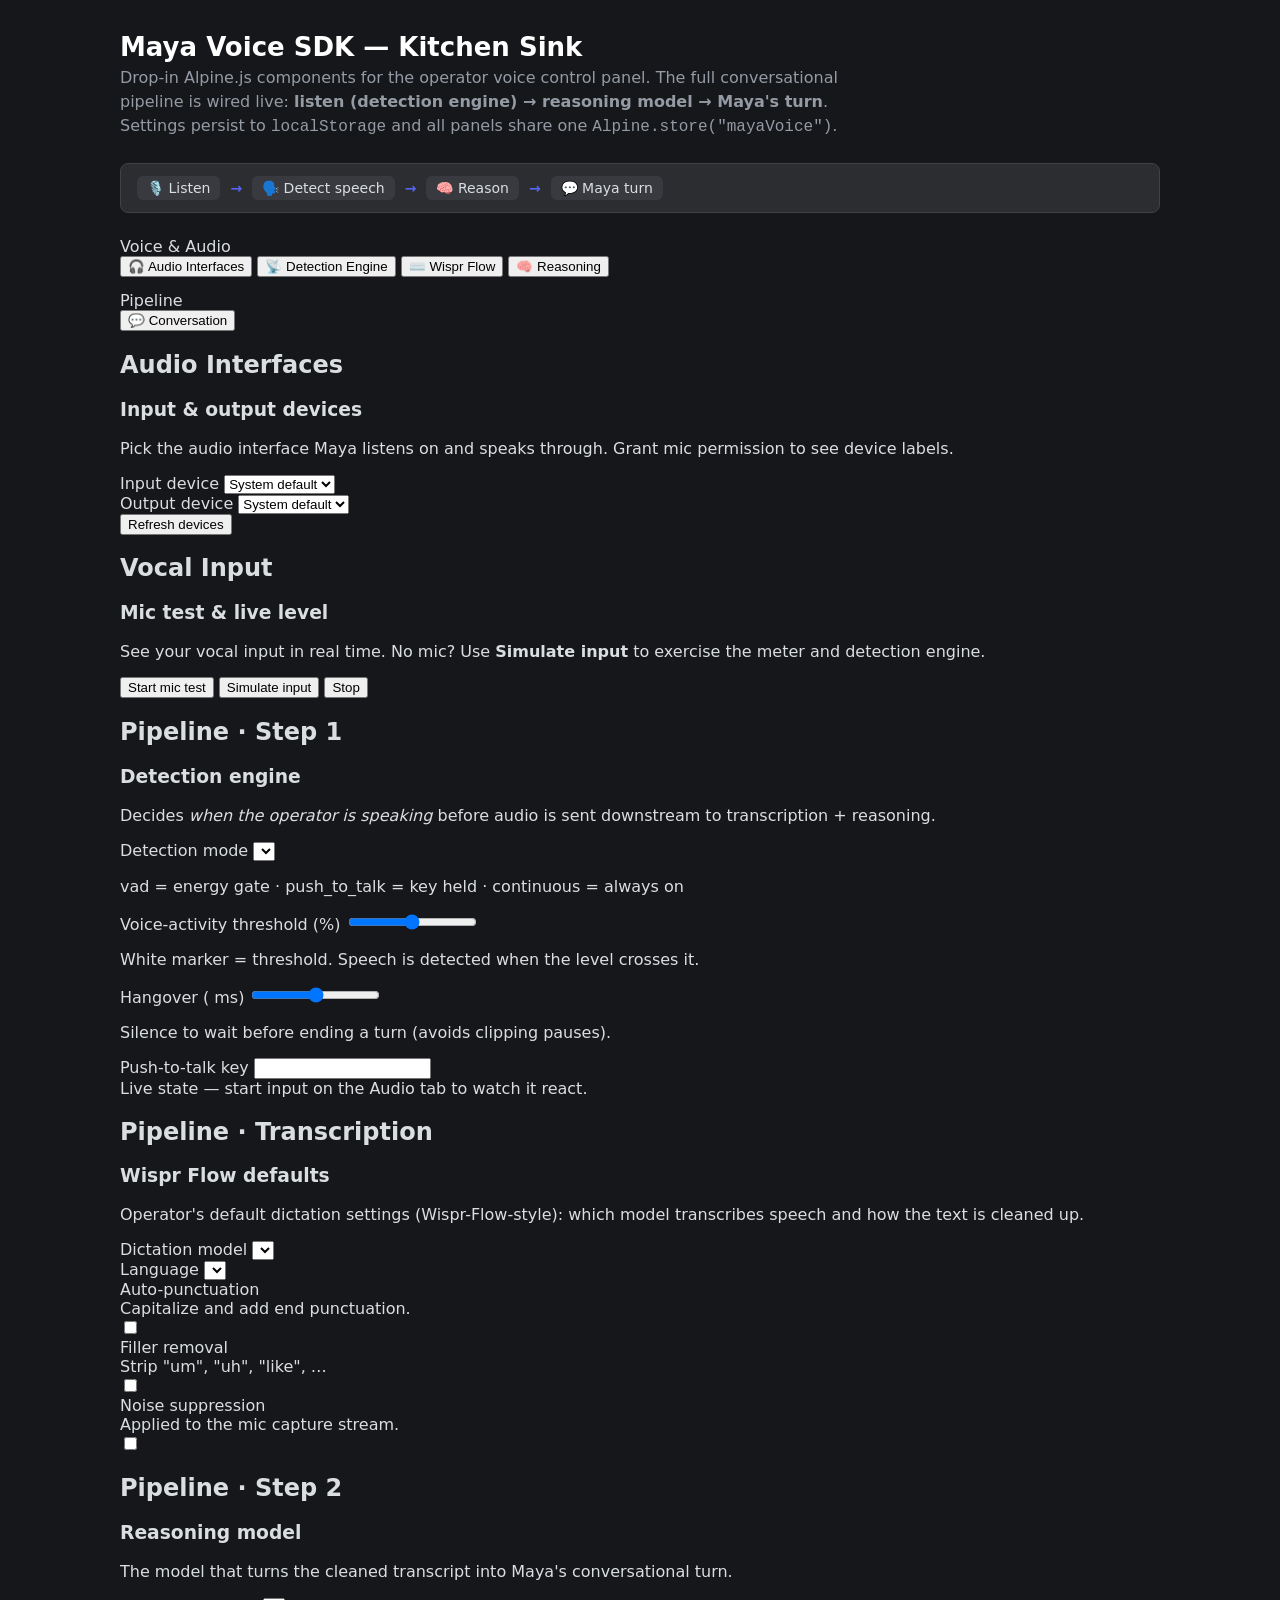
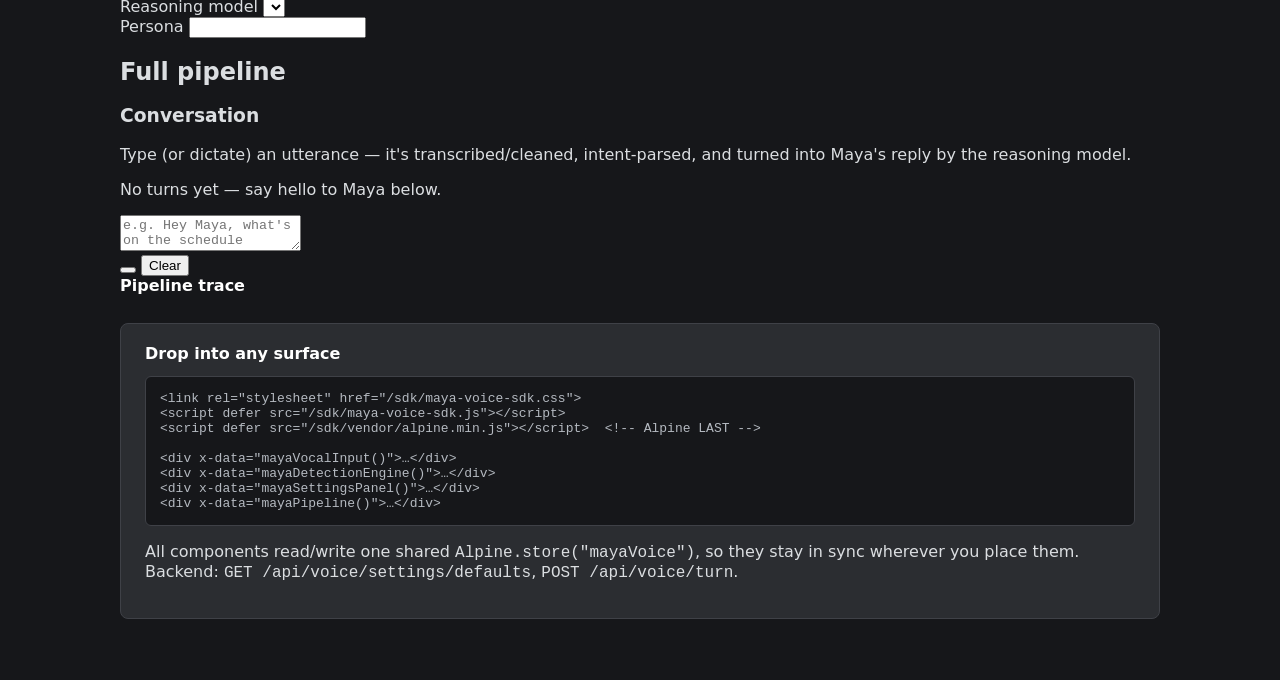
==== apps/maya-gateway/src/maya_gateway/static/sdk/kitchen-sink.html @ b0da3c90 "feat(voice): add Alpine kitchen-sink voice SDK + conversational pipeline - maya-contracts: voice set" ====
<!doctype html>
<html lang="en">
  <head>
    <meta charset="UTF-8" />
    <meta name="viewport" content="width=device-width, initial-scale=1.0" />
    <title>Maya Voice SDK — Kitchen Sink</title>
    <link rel="stylesheet" href="/sdk/maya-voice-sdk.css" />
    <style>
      body { margin: 0; background: #16171a; color: #dbdee1; font-family: "Segoe UI", Inter, system-ui, sans-serif; }
      .page { max-width: 1040px; margin: 0 auto; padding: 32px 20px 64px; }
      .page > header h1 { font-size: 26px; margin: 0 0 4px; color: #fff; }
      .page > header p { color: #949ba4; margin: 0 0 24px; max-width: 720px; line-height: 1.5; }
      .pipe-strip { display: flex; align-items: center; gap: 10px; flex-wrap: wrap; background: #2b2d31; border: 1px solid #3f4147; border-radius: 8px; padding: 12px 16px; margin-bottom: 24px; font-size: 14px; }
      .pipe-strip .arrow { color: #5865f2; font-weight: 700; }
      .pipe-strip .stage { padding: 4px 10px; border-radius: 6px; background: #383a40; }
      .pipe-strip .stage.on { background: rgba(88,101,242,.25); color: #c3c9ff; }
      .docs { margin-top: 28px; background: #2b2d31; border: 1px solid #3f4147; border-radius: 8px; padding: 20px 24px; }
      .docs h2 { font-size: 16px; color: #fff; margin-top: 0; }
      .docs pre { background: #16171a; border: 1px solid #3f4147; border-radius: 6px; padding: 14px; overflow-x: auto; font-size: 13px; color: #b5bac1; }
      code { font-family: ui-monospace, Menlo, monospace; }
    </style>
  </head>
  <body>
    <div class="page mv-root">
      <header>
        <h1>Maya Voice SDK — Kitchen Sink</h1>
        <p>
          Drop-in Alpine.js components for the operator voice control panel. The
          full conversational pipeline is wired live:
          <strong>listen (detection engine) → reasoning model → Maya's turn</strong>.
          Settings persist to <code>localStorage</code> and all panels share one
          <code>Alpine.store("mayaVoice")</code>.
        </p>
      </header>

      <!-- Live pipeline status strip -->
      <div class="pipe-strip" x-data>
        <span class="stage" :class="{ on: $store.mayaVoice.audio.running }">🎙️ Listen</span>
        <span class="arrow">→</span>
        <span class="stage" :class="{ on: $store.mayaVoice.audio.speaking }">🗣️ Detect speech</span>
        <span class="arrow">→</span>
        <span class="stage" :class="{ on: $store.mayaVoice.status === 'thinking' }">🧠 Reason</span>
        <span class="arrow">→</span>
        <span class="stage" :class="{ on: $store.mayaVoice.turns.length }">💬 Maya turn</span>
        <span style="flex:1"></span>
        <span class="mv-pill" x-text="$store.mayaVoice.status"></span>
      </div>

      <!-- Settings shell (Slack/Discord two-pane) -->
      <div class="mv-shell" x-data="{ tab: 'audio' }">
        <nav class="mv-sidebar">
          <div class="mv-sidebar-title">Voice &amp; Audio</div>
          <button class="mv-nav-item" :class="{ active: tab==='audio' }" @click="tab='audio'">🎧 Audio Interfaces</button>
          <button class="mv-nav-item" :class="{ active: tab==='detection' }" @click="tab='detection'">📡 Detection Engine</button>
          <button class="mv-nav-item" :class="{ active: tab==='wispr' }" @click="tab='wispr'">⌨️ Wispr Flow</button>
          <button class="mv-nav-item" :class="{ active: tab==='reason' }" @click="tab='reason'">🧠 Reasoning</button>
          <div class="mv-sidebar-title" style="margin-top:14px">Pipeline</div>
          <button class="mv-nav-item" :class="{ active: tab==='pipeline' }" @click="tab='pipeline'">💬 Conversation</button>
        </nav>

        <div class="mv-content">
          <!-- ===== AUDIO INTERFACES ===== -->
          <div x-show="tab==='audio'" x-data="mayaDevicePanel()">
            <div class="mv-section">
              <h2>Audio Interfaces</h2>
              <h3>Input &amp; output devices</h3>
              <p class="mv-desc">Pick the audio interface Maya listens on and speaks through. Grant mic permission to see device labels.</p>
              <div class="mv-row">
                <div class="mv-field">
                  <label class="mv-label">Input device</label>
                  <select class="mv-select" x-model="v.settings.input_device_id" @change="onChange()">
                    <option :value="null">System default</option>
                    <template x-for="d in v.devices.inputs" :key="d.id">
                      <option :value="d.id" x-text="d.label"></option>
                    </template>
                  </select>
                </div>
                <div class="mv-field">
                  <label class="mv-label">Output device</label>
                  <select class="mv-select" x-model="v.settings.output_device_id" @change="onChange()">
                    <option :value="null">System default</option>
                    <template x-for="d in v.devices.outputs" :key="d.id">
                      <option :value="d.id" x-text="d.label"></option>
                    </template>
                  </select>
                </div>
              </div>
              <div class="mv-btn-row">
                <button class="mv-btn mv-btn-ghost" @click="refresh()">Refresh devices</button>
                <span class="mv-hint" x-text="v.devices.inputs.length + ' input(s), ' + v.devices.outputs.length + ' output(s) detected'"></span>
              </div>
            </div>

            <!-- Vocal input meter -->
            <div class="mv-section" x-data="mayaVocalInput()">
              <h2>Vocal Input</h2>
              <h3>Mic test &amp; live level</h3>
              <p class="mv-desc">See your vocal input in real time. No mic? Use <strong>Simulate input</strong> to exercise the meter and detection engine.</p>
              <div class="mv-meter" style="margin-bottom:10px">
                <div class="mv-meter-fill" :style="`width:${levelPct}%`"></div>
                <div class="mv-meter-threshold" :style="`left:${Math.round(v.settings.vad_threshold*100)}%`"></div>
                <div class="mv-meter-peak" :style="`left:${peakPct}%`"></div>
              </div>
              <div class="mv-btn-row">
                <button class="mv-btn mv-btn-primary" @click="startMic()" x-show="!v.audio.running">Start mic test</button>
                <button class="mv-btn mv-btn-ghost" @click="simulate()" x-show="!v.audio.running">Simulate input</button>
                <button class="mv-btn mv-btn-danger" @click="stop()" x-show="v.audio.running">Stop</button>
                <span class="mv-badge" :class="{ speaking: v.audio.speaking }">
                  <span class="dot"></span>
                  <span x-text="v.audio.speaking ? 'Speaking' : 'Silent'"></span>
                </span>
                <span class="mv-pill" x-show="v.audio.source" x-text="v.audio.source"></span>
              </div>
              <p class="mv-hint" x-show="error" x-text="error" style="color:#f0b232"></p>
            </div>
          </div>

          <!-- ===== DETECTION ENGINE ===== -->
          <div x-show="tab==='detection'" x-data="mayaDetectionEngine()">
            <div class="mv-section">
              <h2>Pipeline · Step 1</h2>
              <h3>Detection engine</h3>
              <p class="mv-desc">Decides <em>when the operator is speaking</em> before audio is sent downstream to transcription + reasoning.</p>

              <div class="mv-field">
                <label class="mv-label">Detection mode</label>
                <select class="mv-select" x-model="s.detection_mode" @change="save()">
                  <template x-for="m in v.catalog.detection_modes" :key="m">
                    <option :value="m" x-text="m"></option>
                  </template>
                </select>
                <p class="mv-hint">vad = energy gate · push_to_talk = key held · continuous = always on</p>
              </div>

              <div class="mv-field" x-show="s.detection_mode==='vad'">
                <label class="mv-label">Voice-activity threshold (<span x-text="thresholdPct"></span>%)</label>
                <input type="range" class="mv-range" min="0" max="0.3" step="0.005" x-model.number="s.vad_threshold" @change="save()" />
                <div class="mv-meter" style="margin-top:8px">
                  <div class="mv-meter-fill" :style="`width:${Math.round(v.audio.level*100)}%`"></div>
                  <div class="mv-meter-threshold" :style="`left:${Math.round(s.vad_threshold*100)}%`"></div>
                </div>
                <p class="mv-hint">White marker = threshold. Speech is detected when the level crosses it.</p>
              </div>

              <div class="mv-field" x-show="s.detection_mode==='vad'">
                <label class="mv-label">Hangover (<span x-text="s.vad_hangover_ms"></span> ms)</label>
                <input type="range" class="mv-range" min="100" max="1500" step="50" x-model.number="s.vad_hangover_ms" @change="save()" />
                <p class="mv-hint">Silence to wait before ending a turn (avoids clipping pauses).</p>
              </div>

              <div class="mv-field" x-show="s.detection_mode==='push_to_talk'">
                <label class="mv-label">Push-to-talk key</label>
                <input class="mv-input" x-model="s.push_to_talk_key" @change="save()" />
              </div>

              <div class="mv-btn-row">
                <span class="mv-badge" :class="{ speaking: v.audio.speaking }">
                  <span class="dot"></span>
                  <span x-text="v.audio.speaking ? 'Speech detected' : 'No speech'"></span>
                </span>
                <span class="mv-hint">Live state — start input on the Audio tab to watch it react.</span>
              </div>
            </div>
          </div>

          <!-- ===== WISPR FLOW ===== -->
          <div x-show="tab==='wispr'" x-data="mayaSettingsPanel()">
            <div class="mv-section">
              <h2>Pipeline · Transcription</h2>
              <h3>Wispr Flow defaults</h3>
              <p class="mv-desc">Operator's default dictation settings (Wispr-Flow-style): which model transcribes speech and how the text is cleaned up.</p>
              <div class="mv-row">
                <div class="mv-field">
                  <label class="mv-label">Dictation model</label>
                  <select class="mv-select" x-model="s.wispr_model" @change="save()">
                    <template x-for="m in cat.wispr_models" :key="m"><option :value="m" x-text="m"></option></template>
                  </select>
                </div>
                <div class="mv-field">
                  <label class="mv-label">Language</label>
                  <select class="mv-select" x-model="s.language" @change="save()">
                    <template x-for="l in cat.languages" :key="l"><option :value="l" x-text="l"></option></template>
                  </select>
                </div>
              </div>
              <div class="mv-field">
                <div class="mv-toggle">
                  <div><div class="t-label">Auto-punctuation</div><div class="t-sub">Capitalize and add end punctuation.</div></div>
                  <label class="mv-switch"><input type="checkbox" x-model="s.auto_punctuation" @change="save()" /><span class="slider"></span></label>
                </div>
                <div class="mv-toggle">
                  <div><div class="t-label">Filler removal</div><div class="t-sub">Strip "um", "uh", "like", …</div></div>
                  <label class="mv-switch"><input type="checkbox" x-model="s.filler_removal" @change="save()" /><span class="slider"></span></label>
                </div>
                <div class="mv-toggle">
                  <div><div class="t-label">Noise suppression</div><div class="t-sub">Applied to the mic capture stream.</div></div>
                  <label class="mv-switch"><input type="checkbox" x-model="s.noise_suppression" @change="save()" /><span class="slider"></span></label>
                </div>
              </div>
            </div>
          </div>

          <!-- ===== REASONING ===== -->
          <div x-show="tab==='reason'" x-data="mayaSettingsPanel()">
            <div class="mv-section">
              <h2>Pipeline · Step 2</h2>
              <h3>Reasoning model</h3>
              <p class="mv-desc">The model that turns the cleaned transcript into Maya's conversational turn.</p>
              <div class="mv-row">
                <div class="mv-field">
                  <label class="mv-label">Reasoning model</label>
                  <select class="mv-select" x-model="s.reasoning_model" @change="save()">
                    <template x-for="m in cat.reasoning_models" :key="m"><option :value="m" x-text="m"></option></template>
                  </select>
                </div>
                <div class="mv-field">
                  <label class="mv-label">Persona</label>
                  <input class="mv-input" x-model="s.persona" @change="save()" />
                </div>
              </div>
            </div>
          </div>

          <!-- ===== PIPELINE / CONVERSATION ===== -->
          <div x-show="tab==='pipeline'" x-data="mayaPipeline()">
            <div class="mv-section">
              <h2>Full pipeline</h2>
              <h3>Conversation</h3>
              <p class="mv-desc">Type (or dictate) an utterance — it's transcribed/cleaned, intent-parsed, and turned into Maya's reply by the reasoning model.</p>

              <div class="mv-convo" x-show="v.turns.length">
                <template x-for="(t, i) in v.turns" :key="i">
                  <div class="mv-turn" :class="t.role">
                    <span x-text="t.text"></span>
                    <span class="meta" x-show="t.intent" x-text="'intent: ' + t.intent + ' · ' + (t.latency||0) + ' ms'"></span>
                  </div>
                </template>
              </div>
              <div class="mv-empty" x-show="!v.turns.length">No turns yet — say hello to Maya below.</div>

              <div class="mv-field" style="margin-top:16px">
                <textarea class="mv-textarea" x-model="v.transcript" @keydown="onKeydown($event)"
                  placeholder="e.g. Hey Maya, what's on the schedule today?"></textarea>
              </div>
              <div class="mv-btn-row">
                <button class="mv-btn mv-btn-primary" @click="send()" :disabled="v.status==='thinking' || !v.transcript.trim()"
                  x-text="v.status==='thinking' ? 'Thinking…' : 'Send to pipeline'"></button>
                <button class="mv-btn mv-btn-ghost" @click="reset()">Clear</button>
              </div>

              <div class="mv-trace" x-show="v.lastTrace.length">
                <div style="color:#fff;margin-bottom:6px;font-weight:700">Pipeline trace</div>
                <template x-for="(step, i) in v.lastTrace" :key="i">
                  <div class="step" x-text="step"></div>
                </template>
              </div>
            </div>
          </div>
        </div>
      </div>

      <!-- Drop-in docs -->
      <div class="docs">
        <h2>Drop into any surface</h2>
        <pre><code>&lt;link rel="stylesheet" href="/sdk/maya-voice-sdk.css"&gt;
&lt;script defer src="/sdk/maya-voice-sdk.js"&gt;&lt;/script&gt;
&lt;script defer src="/sdk/vendor/alpine.min.js"&gt;&lt;/script&gt;  &lt;!-- Alpine LAST --&gt;

&lt;div x-data="mayaVocalInput()"&gt;…&lt;/div&gt;
&lt;div x-data="mayaDetectionEngine()"&gt;…&lt;/div&gt;
&lt;div x-data="mayaSettingsPanel()"&gt;…&lt;/div&gt;
&lt;div x-data="mayaPipeline()"&gt;…&lt;/div&gt;</code></pre>
        <p class="mv-hint">All components read/write one shared <code>Alpine.store("mayaVoice")</code>, so they stay in sync wherever you place them. Backend: <code>GET /api/voice/settings/defaults</code>, <code>POST /api/voice/turn</code>.</p>
      </div>
    </div>

    <script defer src="/sdk/maya-voice-sdk.js"></script>
    <script defer src="/sdk/vendor/alpine.min.js"></script>
  </body>
</html>
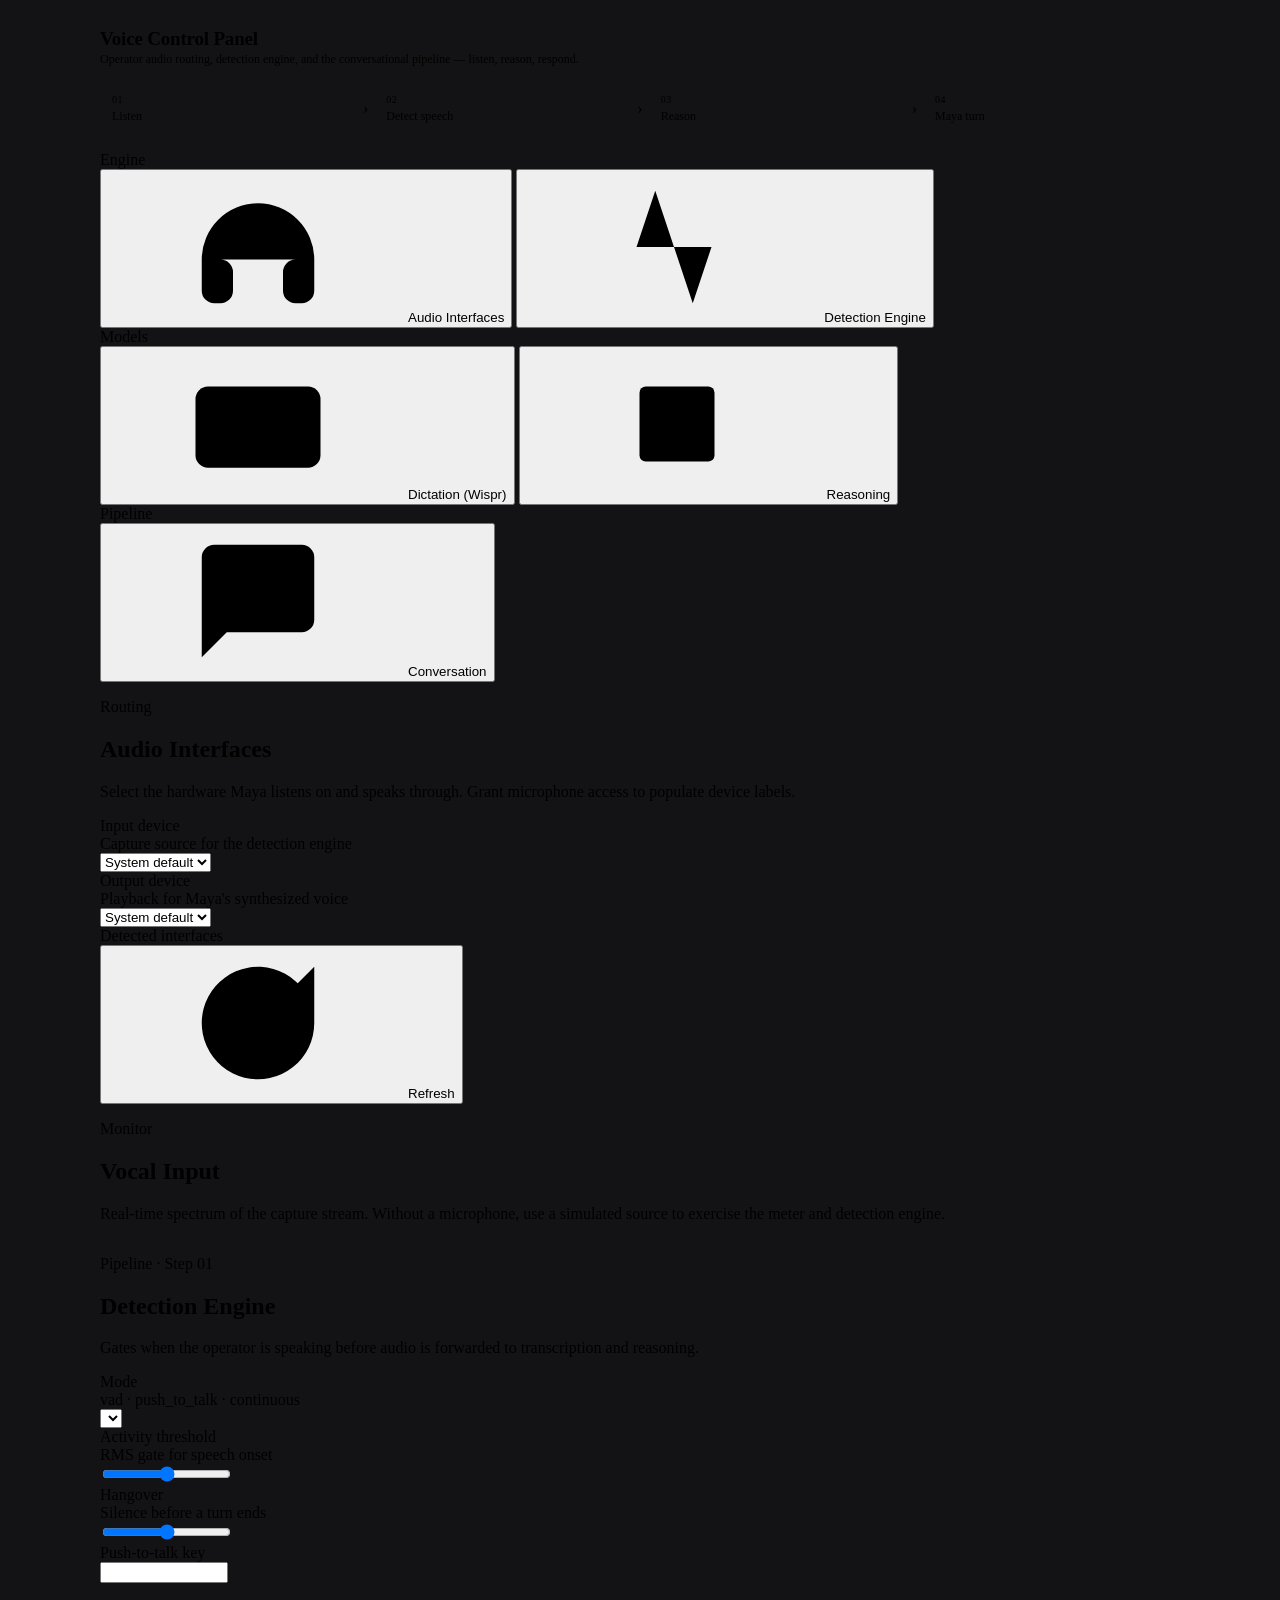
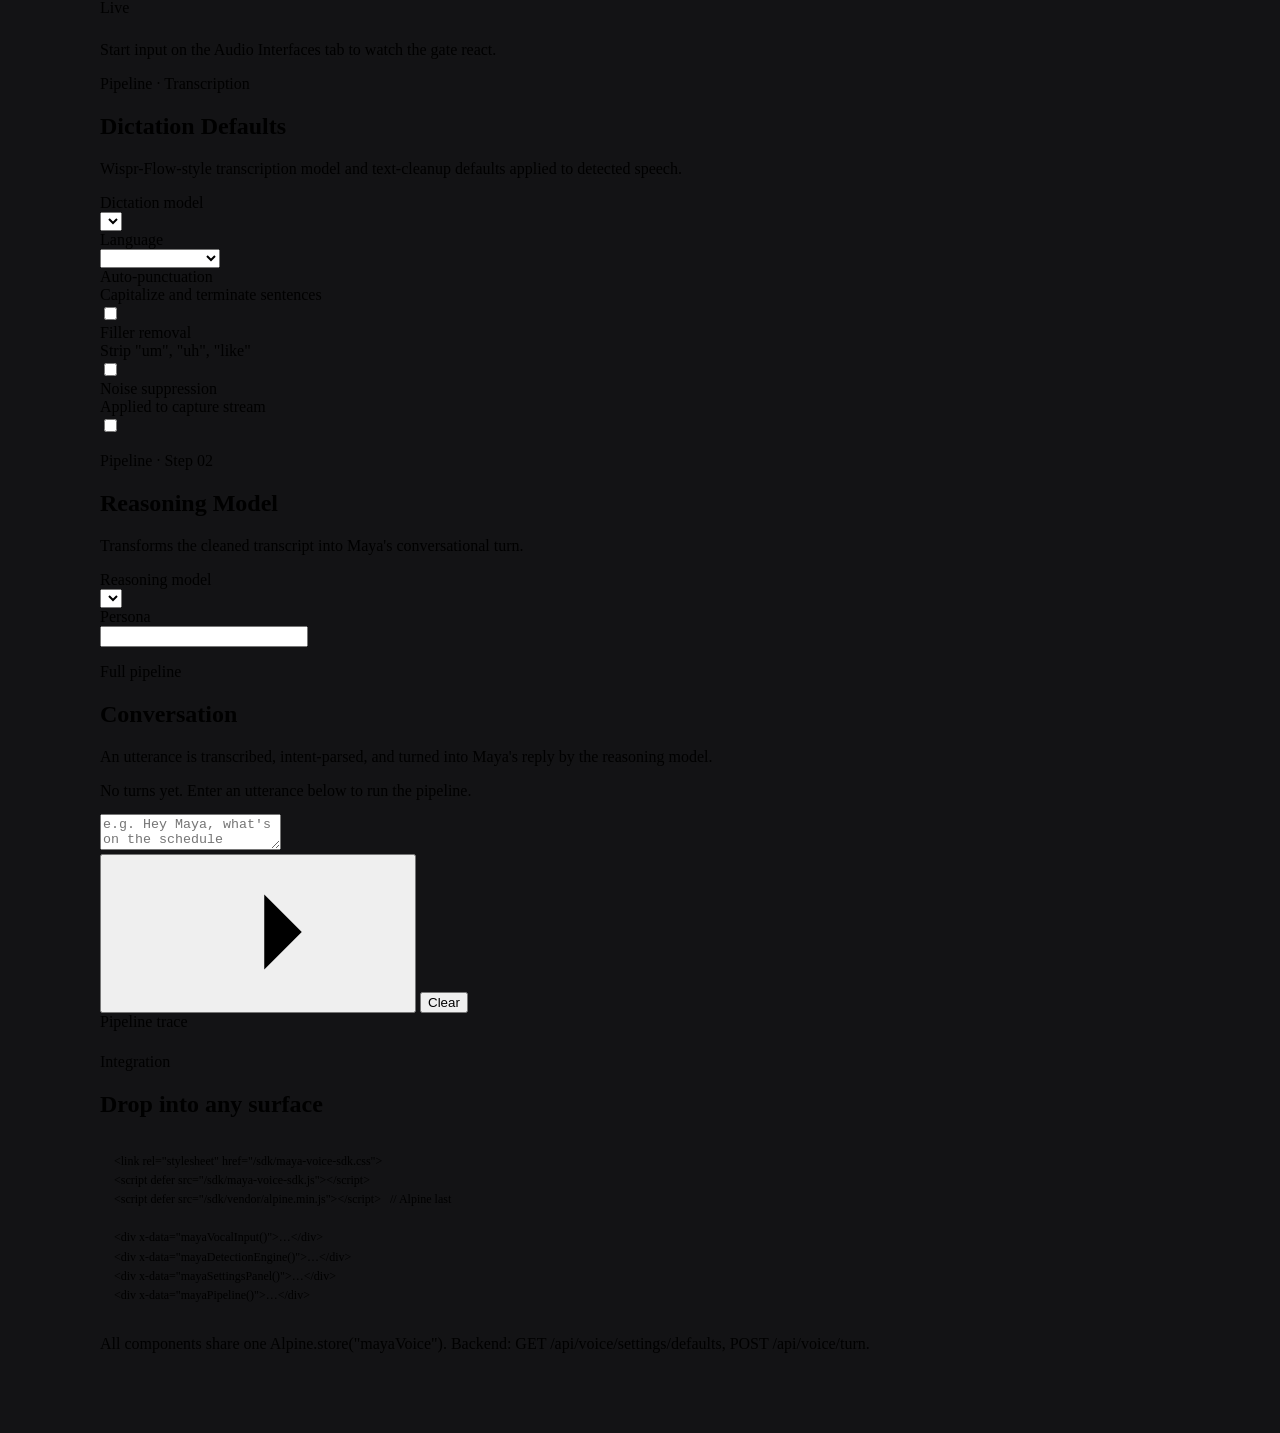
==== commit 7c6d2a32: "feat(voice): redesign control panel to professional utilitarian DLS - Remove all emojis; replace nav" ====
--- a/apps/maya-gateway/src/maya_gateway/static/sdk/kitchen-sink.html
+++ b/apps/maya-gateway/src/maya_gateway/static/sdk/kitchen-sink.html
@@ -3,198 +3,205 @@
   <head>
     <meta charset="UTF-8" />
     <meta name="viewport" content="width=device-width, initial-scale=1.0" />
-    <title>Maya Voice SDK — Kitchen Sink</title>
+    <title>Maya Voice SDK — Control Panel</title>
     <link rel="stylesheet" href="/sdk/maya-voice-sdk.css" />
     <style>
-      body { margin: 0; background: #16171a; color: #dbdee1; font-family: "Segoe UI", Inter, system-ui, sans-serif; }
-      .page { max-width: 1040px; margin: 0 auto; padding: 32px 20px 64px; }
-      .page > header h1 { font-size: 26px; margin: 0 0 4px; color: #fff; }
-      .page > header p { color: #949ba4; margin: 0 0 24px; max-width: 720px; line-height: 1.5; }
-      .pipe-strip { display: flex; align-items: center; gap: 10px; flex-wrap: wrap; background: #2b2d31; border: 1px solid #3f4147; border-radius: 8px; padding: 12px 16px; margin-bottom: 24px; font-size: 14px; }
-      .pipe-strip .arrow { color: #5865f2; font-weight: 700; }
-      .pipe-strip .stage { padding: 4px 10px; border-radius: 6px; background: #383a40; }
-      .pipe-strip .stage.on { background: rgba(88,101,242,.25); color: #c3c9ff; }
-      .docs { margin-top: 28px; background: #2b2d31; border: 1px solid #3f4147; border-radius: 8px; padding: 20px 24px; }
-      .docs h2 { font-size: 16px; color: #fff; margin-top: 0; }
-      .docs pre { background: #16171a; border: 1px solid #3f4147; border-radius: 6px; padding: 14px; overflow-x: auto; font-size: 13px; color: #b5bac1; }
-      code { font-family: ui-monospace, Menlo, monospace; }
+      body { margin: 0; background: #131315; }
+      .page { max-width: 1080px; margin: 0 auto; padding: 28px 20px 64px; }
+      .page-head { margin-bottom: 18px; }
+      .page-head h1 { font-size: 19px; font-weight: 600; color: var(--mv-text); margin: 0 0 2px; letter-spacing: -0.01em; }
+      .page-head p { font-size: 12px; color: var(--mv-muted); margin: 0; }
+      /* pipeline strip */
+      .pipe { display: flex; align-items: stretch; gap: 6px; margin-bottom: 18px; }
+      .pipe .stage { flex: 1; display: flex; flex-direction: column; gap: 4px; padding: 9px 12px; background: var(--mv-surface); border: 1px solid var(--mv-border); border-radius: 6px; }
+      .pipe .stage .k { font-family: var(--mv-mono); font-size: 10px; color: var(--mv-faint); letter-spacing: 0.05em; }
+      .pipe .stage .n { font-size: 12px; font-weight: 500; color: var(--mv-muted); }
+      .pipe .stage.on { border-color: var(--mv-accent); background: var(--mv-accent-tint); }
+      .pipe .stage.on .n { color: var(--mv-accent); }
+      .pipe .sep { align-self: center; color: var(--mv-faint); }
+      .docs { margin-top: 22px; }
+      .docs pre { background: var(--mv-sidebar); border: 1px solid var(--mv-border); border-radius: 6px; padding: 14px; overflow-x: auto; font-family: var(--mv-mono); font-size: 12px; color: var(--mv-muted); line-height: 1.6; }
+      .statusline { display: flex; align-items: center; gap: 10px; margin-top: 14px; }
     </style>
   </head>
   <body>
-    <div class="page mv-root">
-      <header>
-        <h1>Maya Voice SDK — Kitchen Sink</h1>
-        <p>
-          Drop-in Alpine.js components for the operator voice control panel. The
-          full conversational pipeline is wired live:
-          <strong>listen (detection engine) → reasoning model → Maya's turn</strong>.
-          Settings persist to <code>localStorage</code> and all panels share one
-          <code>Alpine.store("mayaVoice")</code>.
-        </p>
-      </header>
-
-      <!-- Live pipeline status strip -->
-      <div class="pipe-strip" x-data>
-        <span class="stage" :class="{ on: $store.mayaVoice.audio.running }">🎙️ Listen</span>
-        <span class="arrow">→</span>
-        <span class="stage" :class="{ on: $store.mayaVoice.audio.speaking }">🗣️ Detect speech</span>
-        <span class="arrow">→</span>
-        <span class="stage" :class="{ on: $store.mayaVoice.status === 'thinking' }">🧠 Reason</span>
-        <span class="arrow">→</span>
-        <span class="stage" :class="{ on: $store.mayaVoice.turns.length }">💬 Maya turn</span>
-        <span style="flex:1"></span>
-        <span class="mv-pill" x-text="$store.mayaVoice.status"></span>
-      </div>
-
-      <!-- Settings shell (Slack/Discord two-pane) -->
+    <!-- Lucide icon sprite (outline, monoline). Referenced via <use>. -->
+    <svg width="0" height="0" style="position:absolute" aria-hidden="true">
+      <defs>
+        <symbol id="i-headphones" viewBox="0 0 24 24"><path d="M3 14h3a2 2 0 0 1 2 2v3a2 2 0 0 1-2 2H5a2 2 0 0 1-2-2v-5a9 9 0 0 1 18 0v5a2 2 0 0 1-2 2h-1a2 2 0 0 1-2-2v-3a2 2 0 0 1 2-2h3"/></symbol>
+        <symbol id="i-activity" viewBox="0 0 24 24"><path d="M22 12h-4l-3 9L9 3l-3 9H2"/></symbol>
+        <symbol id="i-keyboard" viewBox="0 0 24 24"><rect x="2" y="6" width="20" height="13" rx="2"/><path d="M6 10h.01M10 10h.01M14 10h.01M18 10h.01M7 15h10"/></symbol>
+        <symbol id="i-cpu" viewBox="0 0 24 24"><rect x="6" y="6" width="12" height="12" rx="1"/><path d="M9 2v2M15 2v2M9 20v2M15 20v2M20 9h2M20 14h2M2 9h2M2 14h2"/></symbol>
+        <symbol id="i-message" viewBox="0 0 24 24"><path d="M21 15a2 2 0 0 1-2 2H7l-4 4V5a2 2 0 0 1 2-2h14a2 2 0 0 1 2 2z"/></symbol>
+        <symbol id="i-mic" viewBox="0 0 24 24"><path d="M12 2a3 3 0 0 0-3 3v7a3 3 0 0 0 6 0V5a3 3 0 0 0-3-3z"/><path d="M19 10v2a7 7 0 0 1-14 0v-2"/><path d="M12 19v3"/></symbol>
+        <symbol id="i-square" viewBox="0 0 24 24"><rect x="5" y="5" width="14" height="14" rx="1"/></symbol>
+        <symbol id="i-send" viewBox="0 0 24 24"><path d="M5 12h14M13 6l6 6-6 6"/></symbol>
+        <symbol id="i-refresh" viewBox="0 0 24 24"><path d="M21 12a9 9 0 1 1-3-6.7L21 8"/><path d="M21 3v5h-5"/></symbol>
+        <symbol id="i-waveform" viewBox="0 0 24 24"><path d="M2 12h3l2-6 4 14 3-10 2 4h6"/></symbol>
+      </defs>
+    </svg>
+
+    <div class="page mv-root" data-mv-theme="dark">
+      <div class="page-head">
+        <h1>Voice Control Panel</h1>
+        <p>Operator audio routing, detection engine, and the conversational pipeline — listen, reason, respond.</p>
+      </div>
+
+      <!-- Pipeline status strip -->
+      <div class="pipe" x-data>
+        <div class="stage" :class="{ on: $store.mayaVoice.audio.running }"><span class="k">01</span><span class="n">Listen</span></div>
+        <span class="sep">›</span>
+        <div class="stage" :class="{ on: $store.mayaVoice.audio.speaking }"><span class="k">02</span><span class="n">Detect speech</span></div>
+        <span class="sep">›</span>
+        <div class="stage" :class="{ on: $store.mayaVoice.status === 'thinking' }"><span class="k">03</span><span class="n">Reason</span></div>
+        <span class="sep">›</span>
+        <div class="stage" :class="{ on: $store.mayaVoice.turns.length }"><span class="k">04</span><span class="n">Maya turn</span></div>
+      </div>
+
+      <!-- Two-pane settings window -->
       <div class="mv-shell" x-data="{ tab: 'audio' }">
         <nav class="mv-sidebar">
-          <div class="mv-sidebar-title">Voice &amp; Audio</div>
-          <button class="mv-nav-item" :class="{ active: tab==='audio' }" @click="tab='audio'">🎧 Audio Interfaces</button>
-          <button class="mv-nav-item" :class="{ active: tab==='detection' }" @click="tab='detection'">📡 Detection Engine</button>
-          <button class="mv-nav-item" :class="{ active: tab==='wispr' }" @click="tab='wispr'">⌨️ Wispr Flow</button>
-          <button class="mv-nav-item" :class="{ active: tab==='reason' }" @click="tab='reason'">🧠 Reasoning</button>
-          <div class="mv-sidebar-title" style="margin-top:14px">Pipeline</div>
-          <button class="mv-nav-item" :class="{ active: tab==='pipeline' }" @click="tab='pipeline'">💬 Conversation</button>
+          <div class="mv-sidebar-title">Engine</div>
+          <button class="mv-nav-item" :class="{ active: tab==='audio' }" @click="tab='audio'"><svg class="mv-ico"><use href="#i-headphones"/></svg>Audio Interfaces</button>
+          <button class="mv-nav-item" :class="{ active: tab==='detection' }" @click="tab='detection'"><svg class="mv-ico"><use href="#i-activity"/></svg>Detection Engine</button>
+          <div class="mv-sidebar-title">Models</div>
+          <button class="mv-nav-item" :class="{ active: tab==='wispr' }" @click="tab='wispr'"><svg class="mv-ico"><use href="#i-keyboard"/></svg>Dictation (Wispr)</button>
+          <button class="mv-nav-item" :class="{ active: tab==='reason' }" @click="tab='reason'"><svg class="mv-ico"><use href="#i-cpu"/></svg>Reasoning</button>
+          <div class="mv-sidebar-title">Pipeline</div>
+          <button class="mv-nav-item" :class="{ active: tab==='pipeline' }" @click="tab='pipeline'"><svg class="mv-ico"><use href="#i-message"/></svg>Conversation</button>
         </nav>
 
         <div class="mv-content">
           <!-- ===== AUDIO INTERFACES ===== -->
           <div x-show="tab==='audio'" x-data="mayaDevicePanel()">
             <div class="mv-section">
-              <h2>Audio Interfaces</h2>
-              <h3>Input &amp; output devices</h3>
-              <p class="mv-desc">Pick the audio interface Maya listens on and speaks through. Grant mic permission to see device labels.</p>
-              <div class="mv-row">
-                <div class="mv-field">
-                  <label class="mv-label">Input device</label>
-                  <select class="mv-select" x-model="v.settings.input_device_id" @change="onChange()">
-                    <option :value="null">System default</option>
-                    <template x-for="d in v.devices.inputs" :key="d.id">
-                      <option :value="d.id" x-text="d.label"></option>
-                    </template>
-                  </select>
-                </div>
-                <div class="mv-field">
-                  <label class="mv-label">Output device</label>
-                  <select class="mv-select" x-model="v.settings.output_device_id" @change="onChange()">
-                    <option :value="null">System default</option>
-                    <template x-for="d in v.devices.outputs" :key="d.id">
-                      <option :value="d.id" x-text="d.label"></option>
-                    </template>
-                  </select>
-                </div>
-              </div>
-              <div class="mv-btn-row">
-                <button class="mv-btn mv-btn-ghost" @click="refresh()">Refresh devices</button>
-                <span class="mv-hint" x-text="v.devices.inputs.length + ' input(s), ' + v.devices.outputs.length + ' output(s) detected'"></span>
-              </div>
-            </div>
-
-            <!-- Vocal input meter -->
+              <p class="mv-eyebrow">Routing</p>
+              <h2 class="mv-title">Audio Interfaces</h2>
+              <p class="mv-desc">Select the hardware Maya listens on and speaks through. Grant microphone access to populate device labels.</p>
+              <div class="mv-card">
+                <div class="mv-list-row">
+                  <div class="lhs"><div class="mv-row-label">Input device</div><div class="mv-row-sub">Capture source for the detection engine</div></div>
+                  <div class="rhs">
+                    <select class="mv-select" x-model="v.settings.input_device_id" @change="onChange()">
+                      <option :value="null">System default</option>
+                      <template x-for="d in v.devices.inputs" :key="d.id"><option :value="d.id" x-text="d.label"></option></template>
+                    </select>
+                  </div>
+                </div>
+                <div class="mv-list-row">
+                  <div class="lhs"><div class="mv-row-label">Output device</div><div class="mv-row-sub">Playback for Maya's synthesized voice</div></div>
+                  <div class="rhs">
+                    <select class="mv-select" x-model="v.settings.output_device_id" @change="onChange()">
+                      <option :value="null">System default</option>
+                      <template x-for="d in v.devices.outputs" :key="d.id"><option :value="d.id" x-text="d.label"></option></template>
+                    </select>
+                  </div>
+                </div>
+                <div class="mv-list-row">
+                  <div class="lhs"><div class="mv-row-label">Detected interfaces</div><div class="mv-row-sub mv-mono" x-text="v.devices.inputs.length + ' in · ' + v.devices.outputs.length + ' out'"></div></div>
+                  <div class="rhs"><button class="mv-btn" @click="refresh()"><svg class="mv-ico mv-ico-sm"><use href="#i-refresh"/></svg>Refresh</button></div>
+                </div>
+              </div>
+            </div>
+
+            <!-- Vocal input visualizer -->
             <div class="mv-section" x-data="mayaVocalInput()">
-              <h2>Vocal Input</h2>
-              <h3>Mic test &amp; live level</h3>
-              <p class="mv-desc">See your vocal input in real time. No mic? Use <strong>Simulate input</strong> to exercise the meter and detection engine.</p>
-              <div class="mv-meter" style="margin-bottom:10px">
-                <div class="mv-meter-fill" :style="`width:${levelPct}%`"></div>
-                <div class="mv-meter-threshold" :style="`left:${Math.round(v.settings.vad_threshold*100)}%`"></div>
-                <div class="mv-meter-peak" :style="`left:${peakPct}%`"></div>
-              </div>
-              <div class="mv-btn-row">
-                <button class="mv-btn mv-btn-primary" @click="startMic()" x-show="!v.audio.running">Start mic test</button>
-                <button class="mv-btn mv-btn-ghost" @click="simulate()" x-show="!v.audio.running">Simulate input</button>
-                <button class="mv-btn mv-btn-danger" @click="stop()" x-show="v.audio.running">Stop</button>
-                <span class="mv-badge" :class="{ speaking: v.audio.speaking }">
-                  <span class="dot"></span>
-                  <span x-text="v.audio.speaking ? 'Speaking' : 'Silent'"></span>
-                </span>
-                <span class="mv-pill" x-show="v.audio.source" x-text="v.audio.source"></span>
-              </div>
-              <p class="mv-hint" x-show="error" x-text="error" style="color:#f0b232"></p>
+              <p class="mv-eyebrow">Monitor</p>
+              <h2 class="mv-title">Vocal Input</h2>
+              <p class="mv-desc">Real-time spectrum of the capture stream. Without a microphone, use a simulated source to exercise the meter and detection engine.</p>
+              <div class="mv-viz" aria-label="Input spectrum">
+                <template x-for="(b, i) in v.audio.bars" :key="i">
+                  <div class="bar" :class="{ idle: !v.audio.running }" :style="`height:${Math.max(2, Math.round(b*44))}px`"></div>
+                </template>
+              </div>
+              <div class="statusline">
+                <template x-if="!v.audio.running">
+                  <span style="display:flex;gap:8px">
+                    <button class="mv-btn mv-btn-primary" @click="startMic()"><svg class="mv-ico mv-ico-sm"><use href="#i-mic"/></svg>Start mic test</button>
+                    <button class="mv-btn" @click="simulate()"><svg class="mv-ico mv-ico-sm"><use href="#i-waveform"/></svg>Simulate input</button>
+                  </span>
+                </template>
+                <template x-if="v.audio.running">
+                  <button class="mv-btn mv-btn-danger" @click="stop()"><svg class="mv-ico mv-ico-sm"><use href="#i-square"/></svg>Stop</button>
+                </template>
+                <span class="mv-chip" :class="{ live: v.audio.speaking }"><span class="ind"></span><span x-text="v.audio.speaking ? 'SPEAKING' : 'SILENT'"></span></span>
+                <span class="mv-chip" x-show="v.audio.source" x-text="v.audio.source === 'mic' ? 'MIC' : 'SIM'"></span>
+                <span class="mv-mono" style="color:var(--mv-muted);font-size:12px" x-text="'lvl ' + (v.audio.level).toFixed(2)"></span>
+              </div>
+              <p class="mv-desc" x-show="error" x-text="error" style="color:var(--mv-danger);margin-top:8px"></p>
             </div>
           </div>
 
           <!-- ===== DETECTION ENGINE ===== -->
           <div x-show="tab==='detection'" x-data="mayaDetectionEngine()">
             <div class="mv-section">
-              <h2>Pipeline · Step 1</h2>
-              <h3>Detection engine</h3>
-              <p class="mv-desc">Decides <em>when the operator is speaking</em> before audio is sent downstream to transcription + reasoning.</p>
-
-              <div class="mv-field">
-                <label class="mv-label">Detection mode</label>
-                <select class="mv-select" x-model="s.detection_mode" @change="save()">
-                  <template x-for="m in v.catalog.detection_modes" :key="m">
-                    <option :value="m" x-text="m"></option>
-                  </template>
-                </select>
-                <p class="mv-hint">vad = energy gate · push_to_talk = key held · continuous = always on</p>
-              </div>
-
-              <div class="mv-field" x-show="s.detection_mode==='vad'">
-                <label class="mv-label">Voice-activity threshold (<span x-text="thresholdPct"></span>%)</label>
-                <input type="range" class="mv-range" min="0" max="0.3" step="0.005" x-model.number="s.vad_threshold" @change="save()" />
-                <div class="mv-meter" style="margin-top:8px">
-                  <div class="mv-meter-fill" :style="`width:${Math.round(v.audio.level*100)}%`"></div>
-                  <div class="mv-meter-threshold" :style="`left:${Math.round(s.vad_threshold*100)}%`"></div>
-                </div>
-                <p class="mv-hint">White marker = threshold. Speech is detected when the level crosses it.</p>
-              </div>
-
-              <div class="mv-field" x-show="s.detection_mode==='vad'">
-                <label class="mv-label">Hangover (<span x-text="s.vad_hangover_ms"></span> ms)</label>
-                <input type="range" class="mv-range" min="100" max="1500" step="50" x-model.number="s.vad_hangover_ms" @change="save()" />
-                <p class="mv-hint">Silence to wait before ending a turn (avoids clipping pauses).</p>
-              </div>
-
-              <div class="mv-field" x-show="s.detection_mode==='push_to_talk'">
-                <label class="mv-label">Push-to-talk key</label>
-                <input class="mv-input" x-model="s.push_to_talk_key" @change="save()" />
-              </div>
-
-              <div class="mv-btn-row">
-                <span class="mv-badge" :class="{ speaking: v.audio.speaking }">
-                  <span class="dot"></span>
-                  <span x-text="v.audio.speaking ? 'Speech detected' : 'No speech'"></span>
-                </span>
-                <span class="mv-hint">Live state — start input on the Audio tab to watch it react.</span>
-              </div>
-            </div>
-          </div>
-
-          <!-- ===== WISPR FLOW ===== -->
+              <p class="mv-eyebrow">Pipeline · Step 01</p>
+              <h2 class="mv-title">Detection Engine</h2>
+              <p class="mv-desc">Gates when the operator is speaking before audio is forwarded to transcription and reasoning.</p>
+              <div class="mv-card">
+                <div class="mv-list-row">
+                  <div class="lhs"><div class="mv-row-label">Mode</div><div class="mv-row-sub">vad · push_to_talk · continuous</div></div>
+                  <div class="rhs">
+                    <select class="mv-select" x-model="s.detection_mode" @change="save()">
+                      <template x-for="m in v.catalog.detection_modes" :key="m"><option :value="m" x-text="m"></option></template>
+                    </select>
+                  </div>
+                </div>
+                <div class="mv-list-row" x-show="s.detection_mode==='vad'">
+                  <div class="lhs"><div class="mv-row-label">Activity threshold</div><div class="mv-row-sub">RMS gate for speech onset</div></div>
+                  <div class="rhs"><input type="range" class="mv-range" min="0" max="0.3" step="0.005" x-model.number="s.vad_threshold" @change="save()" /><span class="mv-num" style="width:46px;text-align:right" x-text="(s.vad_threshold).toFixed(3)"></span></div>
+                </div>
+                <div class="mv-list-row" x-show="s.detection_mode==='vad'">
+                  <div class="lhs"><div class="mv-row-label">Hangover</div><div class="mv-row-sub">Silence before a turn ends</div></div>
+                  <div class="rhs"><input type="range" class="mv-range" min="100" max="1500" step="50" x-model.number="s.vad_hangover_ms" @change="save()" /><span class="mv-num" style="width:46px;text-align:right" x-text="s.vad_hangover_ms + 'ms'"></span></div>
+                </div>
+                <div class="mv-list-row" x-show="s.detection_mode==='push_to_talk'">
+                  <div class="lhs"><div class="mv-row-label">Push-to-talk key</div></div>
+                  <div class="rhs"><input class="mv-input" style="width:120px" x-model="s.push_to_talk_key" @change="save()" /></div>
+                </div>
+              </div>
+
+              <div style="margin-top:16px">
+                <p class="mv-eyebrow">Live</p>
+                <div class="mv-track">
+                  <div class="fill" :style="`width:${Math.round(v.audio.level*100)}%`"></div>
+                  <div class="tick" :style="`left:${Math.round(s.vad_threshold*100)}%`"></div>
+                </div>
+                <div class="statusline">
+                  <span class="mv-chip" :class="{ live: v.audio.speaking }"><span class="ind"></span><span x-text="v.audio.speaking ? 'SPEECH' : 'IDLE'"></span></span>
+                  <span class="mv-mono" style="color:var(--mv-muted);font-size:12px" x-text="'level ' + (v.audio.level*100).toFixed(0).padStart(3) + '% · thr ' + (s.vad_threshold*100).toFixed(1) + '%'"></span>
+                </div>
+                <p class="mv-desc" style="margin-top:8px">Start input on the Audio Interfaces tab to watch the gate react.</p>
+              </div>
+            </div>
+          </div>
+
+          <!-- ===== DICTATION (WISPR) ===== -->
           <div x-show="tab==='wispr'" x-data="mayaSettingsPanel()">
             <div class="mv-section">
-              <h2>Pipeline · Transcription</h2>
-              <h3>Wispr Flow defaults</h3>
-              <p class="mv-desc">Operator's default dictation settings (Wispr-Flow-style): which model transcribes speech and how the text is cleaned up.</p>
-              <div class="mv-row">
-                <div class="mv-field">
-                  <label class="mv-label">Dictation model</label>
-                  <select class="mv-select" x-model="s.wispr_model" @change="save()">
-                    <template x-for="m in cat.wispr_models" :key="m"><option :value="m" x-text="m"></option></template>
-                  </select>
-                </div>
-                <div class="mv-field">
-                  <label class="mv-label">Language</label>
-                  <select class="mv-select" x-model="s.language" @change="save()">
-                    <template x-for="l in cat.languages" :key="l"><option :value="l" x-text="l"></option></template>
-                  </select>
-                </div>
-              </div>
-              <div class="mv-field">
-                <div class="mv-toggle">
-                  <div><div class="t-label">Auto-punctuation</div><div class="t-sub">Capitalize and add end punctuation.</div></div>
-                  <label class="mv-switch"><input type="checkbox" x-model="s.auto_punctuation" @change="save()" /><span class="slider"></span></label>
-                </div>
-                <div class="mv-toggle">
-                  <div><div class="t-label">Filler removal</div><div class="t-sub">Strip "um", "uh", "like", …</div></div>
-                  <label class="mv-switch"><input type="checkbox" x-model="s.filler_removal" @change="save()" /><span class="slider"></span></label>
-                </div>
-                <div class="mv-toggle">
-                  <div><div class="t-label">Noise suppression</div><div class="t-sub">Applied to the mic capture stream.</div></div>
-                  <label class="mv-switch"><input type="checkbox" x-model="s.noise_suppression" @change="save()" /><span class="slider"></span></label>
+              <p class="mv-eyebrow">Pipeline · Transcription</p>
+              <h2 class="mv-title">Dictation Defaults</h2>
+              <p class="mv-desc">Wispr-Flow-style transcription model and text-cleanup defaults applied to detected speech.</p>
+              <div class="mv-card">
+                <div class="mv-list-row">
+                  <div class="lhs"><div class="mv-row-label">Dictation model</div></div>
+                  <div class="rhs"><select class="mv-select" x-model="s.wispr_model" @change="save()"><template x-for="m in cat.wispr_models" :key="m"><option :value="m" x-text="m"></option></template></select></div>
+                </div>
+                <div class="mv-list-row">
+                  <div class="lhs"><div class="mv-row-label">Language</div></div>
+                  <div class="rhs"><select class="mv-select" style="min-width:120px" x-model="s.language" @change="save()"><template x-for="l in cat.languages" :key="l"><option :value="l" x-text="l"></option></template></select></div>
+                </div>
+                <div class="mv-list-row">
+                  <div class="lhs"><div class="mv-row-label">Auto-punctuation</div><div class="mv-row-sub">Capitalize and terminate sentences</div></div>
+                  <div class="rhs"><label class="mv-switch"><input type="checkbox" x-model="s.auto_punctuation" @change="save()" /><span class="slider"></span></label></div>
+                </div>
+                <div class="mv-list-row">
+                  <div class="lhs"><div class="mv-row-label">Filler removal</div><div class="mv-row-sub">Strip "um", "uh", "like"</div></div>
+                  <div class="rhs"><label class="mv-switch"><input type="checkbox" x-model="s.filler_removal" @change="save()" /><span class="slider"></span></label></div>
+                </div>
+                <div class="mv-list-row">
+                  <div class="lhs"><div class="mv-row-label">Noise suppression</div><div class="mv-row-sub">Applied to capture stream</div></div>
+                  <div class="rhs"><label class="mv-switch"><input type="checkbox" x-model="s.noise_suppression" @change="save()" /><span class="slider"></span></label></div>
                 </div>
               </div>
             </div>
@@ -203,55 +210,51 @@
           <!-- ===== REASONING ===== -->
           <div x-show="tab==='reason'" x-data="mayaSettingsPanel()">
             <div class="mv-section">
-              <h2>Pipeline · Step 2</h2>
-              <h3>Reasoning model</h3>
-              <p class="mv-desc">The model that turns the cleaned transcript into Maya's conversational turn.</p>
-              <div class="mv-row">
-                <div class="mv-field">
-                  <label class="mv-label">Reasoning model</label>
-                  <select class="mv-select" x-model="s.reasoning_model" @change="save()">
-                    <template x-for="m in cat.reasoning_models" :key="m"><option :value="m" x-text="m"></option></template>
-                  </select>
-                </div>
-                <div class="mv-field">
-                  <label class="mv-label">Persona</label>
-                  <input class="mv-input" x-model="s.persona" @change="save()" />
-                </div>
-              </div>
-            </div>
-          </div>
-
-          <!-- ===== PIPELINE / CONVERSATION ===== -->
+              <p class="mv-eyebrow">Pipeline · Step 02</p>
+              <h2 class="mv-title">Reasoning Model</h2>
+              <p class="mv-desc">Transforms the cleaned transcript into Maya's conversational turn.</p>
+              <div class="mv-card">
+                <div class="mv-list-row">
+                  <div class="lhs"><div class="mv-row-label">Reasoning model</div></div>
+                  <div class="rhs"><select class="mv-select" x-model="s.reasoning_model" @change="save()"><template x-for="m in cat.reasoning_models" :key="m"><option :value="m" x-text="m"></option></template></select></div>
+                </div>
+                <div class="mv-list-row">
+                  <div class="lhs"><div class="mv-row-label">Persona</div></div>
+                  <div class="rhs"><input class="mv-input" style="width:200px" x-model="s.persona" @change="save()" /></div>
+                </div>
+              </div>
+            </div>
+          </div>
+
+          <!-- ===== CONVERSATION ===== -->
           <div x-show="tab==='pipeline'" x-data="mayaPipeline()">
             <div class="mv-section">
-              <h2>Full pipeline</h2>
-              <h3>Conversation</h3>
-              <p class="mv-desc">Type (or dictate) an utterance — it's transcribed/cleaned, intent-parsed, and turned into Maya's reply by the reasoning model.</p>
+              <p class="mv-eyebrow">Full pipeline</p>
+              <h2 class="mv-title">Conversation</h2>
+              <p class="mv-desc">An utterance is transcribed, intent-parsed, and turned into Maya's reply by the reasoning model.</p>
 
               <div class="mv-convo" x-show="v.turns.length">
                 <template x-for="(t, i) in v.turns" :key="i">
                   <div class="mv-turn" :class="t.role">
                     <span x-text="t.text"></span>
-                    <span class="meta" x-show="t.intent" x-text="'intent: ' + t.intent + ' · ' + (t.latency||0) + ' ms'"></span>
-                  </div>
-                </template>
-              </div>
-              <div class="mv-empty" x-show="!v.turns.length">No turns yet — say hello to Maya below.</div>
-
-              <div class="mv-field" style="margin-top:16px">
-                <textarea class="mv-textarea" x-model="v.transcript" @keydown="onKeydown($event)"
-                  placeholder="e.g. Hey Maya, what's on the schedule today?"></textarea>
+                    <span class="meta" x-show="t.intent" x-text="'intent ' + t.intent + ' · ' + (t.latency||0).toFixed(2) + 'ms'"></span>
+                  </div>
+                </template>
+              </div>
+              <div class="mv-empty" x-show="!v.turns.length">No turns yet. Enter an utterance below to run the pipeline.</div>
+
+              <div style="margin-top:14px">
+                <textarea class="mv-textarea" x-model="v.transcript" @keydown="onKeydown($event)" placeholder="e.g. Hey Maya, what's on the schedule today?"></textarea>
               </div>
               <div class="mv-btn-row">
-                <button class="mv-btn mv-btn-primary" @click="send()" :disabled="v.status==='thinking' || !v.transcript.trim()"
-                  x-text="v.status==='thinking' ? 'Thinking…' : 'Send to pipeline'"></button>
-                <button class="mv-btn mv-btn-ghost" @click="reset()">Clear</button>
+                <button class="mv-btn mv-btn-primary" @click="send()" :disabled="v.status==='thinking' || !v.transcript.trim()"><svg class="mv-ico mv-ico-sm"><use href="#i-send"/></svg><span x-text="v.status==='thinking' ? 'Reasoning…' : 'Send to pipeline'"></span></button>
+                <button class="mv-btn" @click="reset()">Clear</button>
               </div>
 
               <div class="mv-trace" x-show="v.lastTrace.length">
-                <div style="color:#fff;margin-bottom:6px;font-weight:700">Pipeline trace</div>
+                <div class="thead">Pipeline trace</div>
                 <template x-for="(step, i) in v.lastTrace" :key="i">
-                  <div class="step" x-text="step"></div>
+                  <div class="step"><span class="idx" x-text="String(i+1).padStart(2,'0')"></span><span x-text="step"></span></div>
                 </template>
               </div>
             </div>
@@ -260,17 +263,18 @@
       </div>
 
       <!-- Drop-in docs -->
-      <div class="docs">
-        <h2>Drop into any surface</h2>
-        <pre><code>&lt;link rel="stylesheet" href="/sdk/maya-voice-sdk.css"&gt;
+      <div class="docs mv-section">
+        <p class="mv-eyebrow">Integration</p>
+        <h2 class="mv-title">Drop into any surface</h2>
+        <pre>&lt;link rel="stylesheet" href="/sdk/maya-voice-sdk.css"&gt;
 &lt;script defer src="/sdk/maya-voice-sdk.js"&gt;&lt;/script&gt;
-&lt;script defer src="/sdk/vendor/alpine.min.js"&gt;&lt;/script&gt;  &lt;!-- Alpine LAST --&gt;
+&lt;script defer src="/sdk/vendor/alpine.min.js"&gt;&lt;/script&gt;   // Alpine last
 
 &lt;div x-data="mayaVocalInput()"&gt;…&lt;/div&gt;
 &lt;div x-data="mayaDetectionEngine()"&gt;…&lt;/div&gt;
 &lt;div x-data="mayaSettingsPanel()"&gt;…&lt;/div&gt;
-&lt;div x-data="mayaPipeline()"&gt;…&lt;/div&gt;</code></pre>
-        <p class="mv-hint">All components read/write one shared <code>Alpine.store("mayaVoice")</code>, so they stay in sync wherever you place them. Backend: <code>GET /api/voice/settings/defaults</code>, <code>POST /api/voice/turn</code>.</p>
+&lt;div x-data="mayaPipeline()"&gt;…&lt;/div&gt;</pre>
+        <p class="mv-desc">All components share one <span class="mv-mono">Alpine.store("mayaVoice")</span>. Backend: <span class="mv-mono">GET /api/voice/settings/defaults</span>, <span class="mv-mono">POST /api/voice/turn</span>.</p>
       </div>
     </div>
 
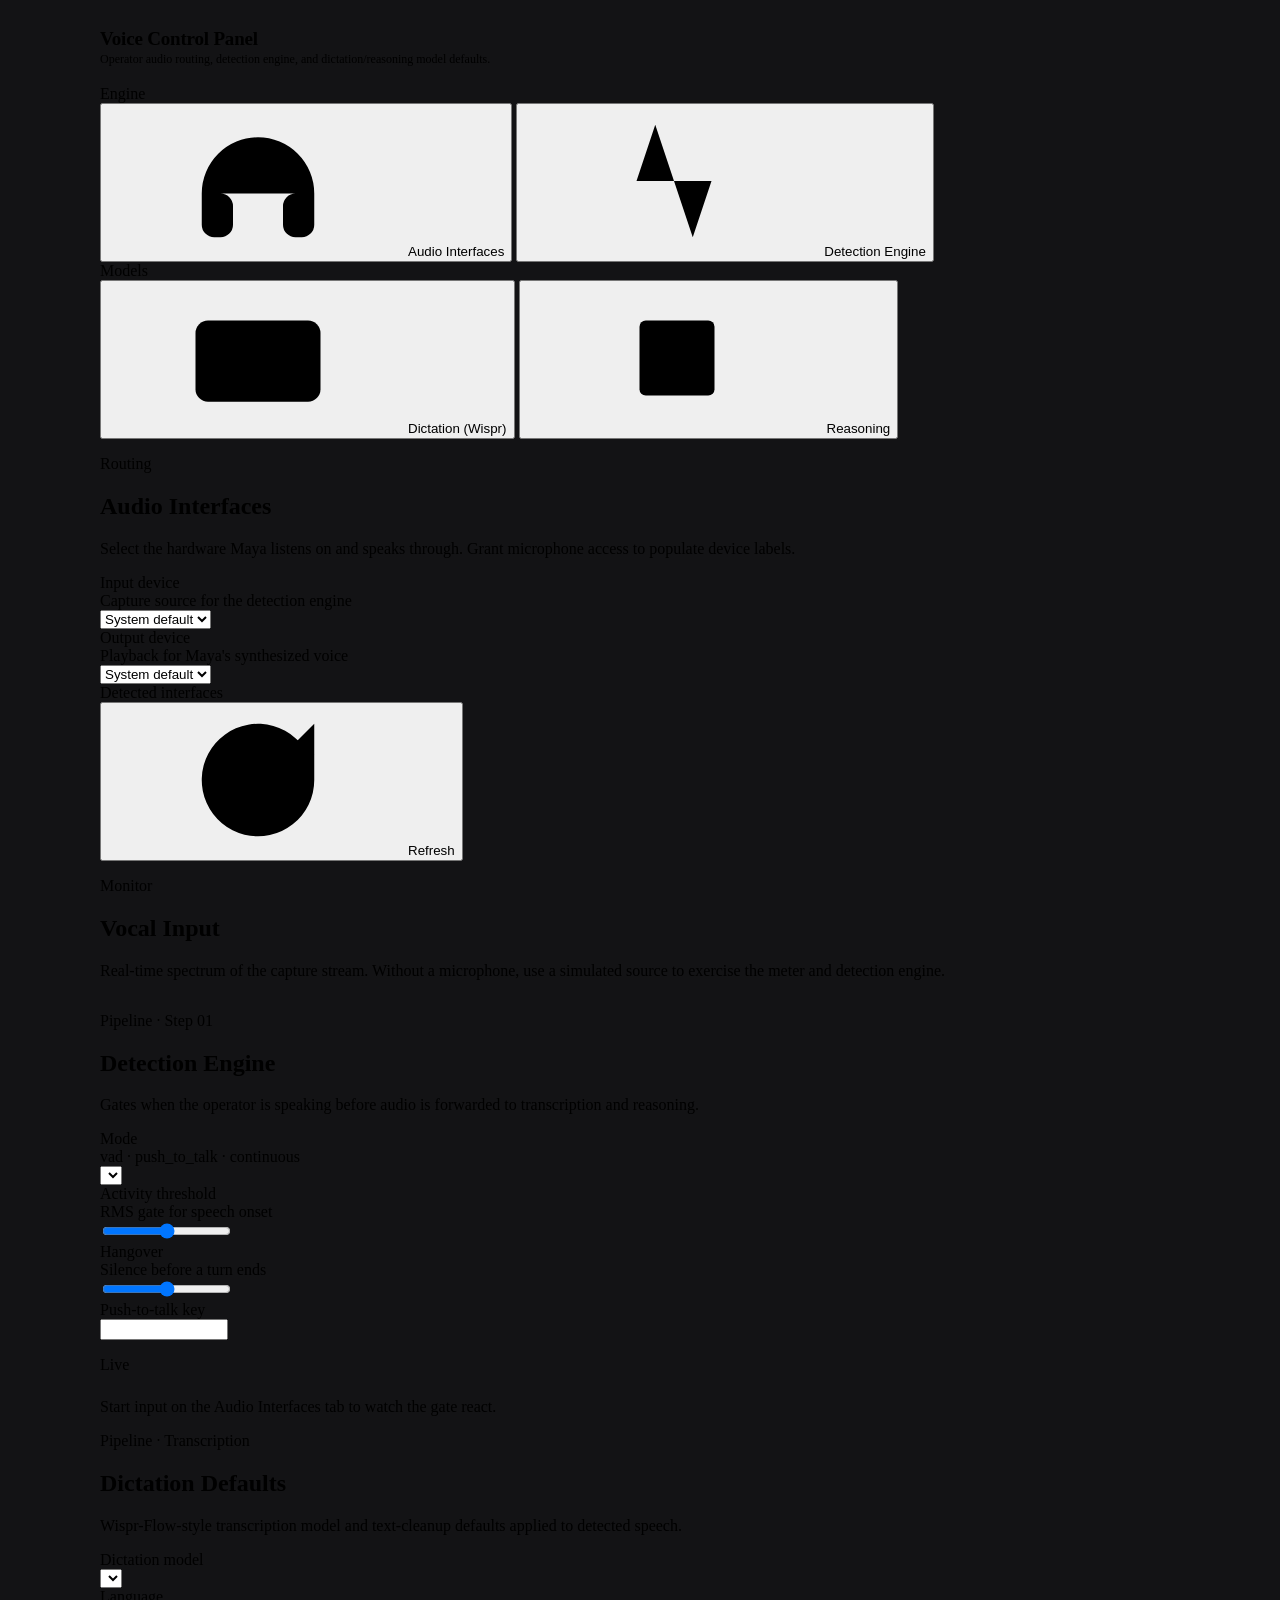
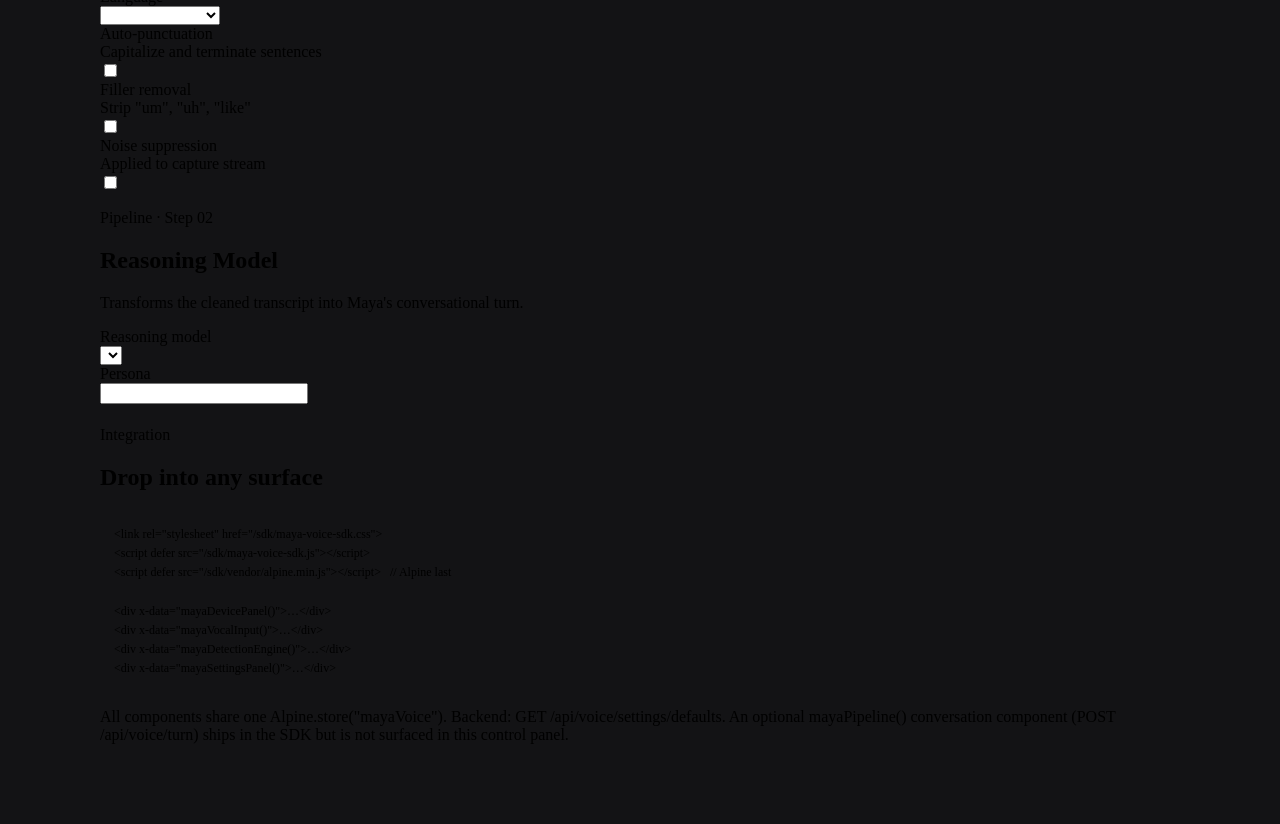
==== commit 3f8e8e6f: "refactor(voice): drop pipeline status strip + conversation tab from control panel The control panel " ====
--- a/apps/maya-gateway/src/maya_gateway/static/sdk/kitchen-sink.html
+++ b/apps/maya-gateway/src/maya_gateway/static/sdk/kitchen-sink.html
@@ -11,14 +11,6 @@
       .page-head { margin-bottom: 18px; }
       .page-head h1 { font-size: 19px; font-weight: 600; color: var(--mv-text); margin: 0 0 2px; letter-spacing: -0.01em; }
       .page-head p { font-size: 12px; color: var(--mv-muted); margin: 0; }
-      /* pipeline strip */
-      .pipe { display: flex; align-items: stretch; gap: 6px; margin-bottom: 18px; }
-      .pipe .stage { flex: 1; display: flex; flex-direction: column; gap: 4px; padding: 9px 12px; background: var(--mv-surface); border: 1px solid var(--mv-border); border-radius: 6px; }
-      .pipe .stage .k { font-family: var(--mv-mono); font-size: 10px; color: var(--mv-faint); letter-spacing: 0.05em; }
-      .pipe .stage .n { font-size: 12px; font-weight: 500; color: var(--mv-muted); }
-      .pipe .stage.on { border-color: var(--mv-accent); background: var(--mv-accent-tint); }
-      .pipe .stage.on .n { color: var(--mv-accent); }
-      .pipe .sep { align-self: center; color: var(--mv-faint); }
       .docs { margin-top: 22px; }
       .docs pre { background: var(--mv-sidebar); border: 1px solid var(--mv-border); border-radius: 6px; padding: 14px; overflow-x: auto; font-family: var(--mv-mono); font-size: 12px; color: var(--mv-muted); line-height: 1.6; }
       .statusline { display: flex; align-items: center; gap: 10px; margin-top: 14px; }
@@ -32,10 +24,8 @@
         <symbol id="i-activity" viewBox="0 0 24 24"><path d="M22 12h-4l-3 9L9 3l-3 9H2"/></symbol>
         <symbol id="i-keyboard" viewBox="0 0 24 24"><rect x="2" y="6" width="20" height="13" rx="2"/><path d="M6 10h.01M10 10h.01M14 10h.01M18 10h.01M7 15h10"/></symbol>
         <symbol id="i-cpu" viewBox="0 0 24 24"><rect x="6" y="6" width="12" height="12" rx="1"/><path d="M9 2v2M15 2v2M9 20v2M15 20v2M20 9h2M20 14h2M2 9h2M2 14h2"/></symbol>
-        <symbol id="i-message" viewBox="0 0 24 24"><path d="M21 15a2 2 0 0 1-2 2H7l-4 4V5a2 2 0 0 1 2-2h14a2 2 0 0 1 2 2z"/></symbol>
         <symbol id="i-mic" viewBox="0 0 24 24"><path d="M12 2a3 3 0 0 0-3 3v7a3 3 0 0 0 6 0V5a3 3 0 0 0-3-3z"/><path d="M19 10v2a7 7 0 0 1-14 0v-2"/><path d="M12 19v3"/></symbol>
         <symbol id="i-square" viewBox="0 0 24 24"><rect x="5" y="5" width="14" height="14" rx="1"/></symbol>
-        <symbol id="i-send" viewBox="0 0 24 24"><path d="M5 12h14M13 6l6 6-6 6"/></symbol>
         <symbol id="i-refresh" viewBox="0 0 24 24"><path d="M21 12a9 9 0 1 1-3-6.7L21 8"/><path d="M21 3v5h-5"/></symbol>
         <symbol id="i-waveform" viewBox="0 0 24 24"><path d="M2 12h3l2-6 4 14 3-10 2 4h6"/></symbol>
       </defs>
@@ -44,18 +34,7 @@
     <div class="page mv-root" data-mv-theme="dark">
       <div class="page-head">
         <h1>Voice Control Panel</h1>
-        <p>Operator audio routing, detection engine, and the conversational pipeline — listen, reason, respond.</p>
-      </div>
-
-      <!-- Pipeline status strip -->
-      <div class="pipe" x-data>
-        <div class="stage" :class="{ on: $store.mayaVoice.audio.running }"><span class="k">01</span><span class="n">Listen</span></div>
-        <span class="sep">›</span>
-        <div class="stage" :class="{ on: $store.mayaVoice.audio.speaking }"><span class="k">02</span><span class="n">Detect speech</span></div>
-        <span class="sep">›</span>
-        <div class="stage" :class="{ on: $store.mayaVoice.status === 'thinking' }"><span class="k">03</span><span class="n">Reason</span></div>
-        <span class="sep">›</span>
-        <div class="stage" :class="{ on: $store.mayaVoice.turns.length }"><span class="k">04</span><span class="n">Maya turn</span></div>
+        <p>Operator audio routing, detection engine, and dictation/reasoning model defaults.</p>
       </div>
 
       <!-- Two-pane settings window -->
@@ -67,8 +46,6 @@
           <div class="mv-sidebar-title">Models</div>
           <button class="mv-nav-item" :class="{ active: tab==='wispr' }" @click="tab='wispr'"><svg class="mv-ico"><use href="#i-keyboard"/></svg>Dictation (Wispr)</button>
           <button class="mv-nav-item" :class="{ active: tab==='reason' }" @click="tab='reason'"><svg class="mv-ico"><use href="#i-cpu"/></svg>Reasoning</button>
-          <div class="mv-sidebar-title">Pipeline</div>
-          <button class="mv-nav-item" :class="{ active: tab==='pipeline' }" @click="tab='pipeline'"><svg class="mv-ico"><use href="#i-message"/></svg>Conversation</button>
         </nav>
 
         <div class="mv-content">
@@ -226,39 +203,6 @@
             </div>
           </div>
 
-          <!-- ===== CONVERSATION ===== -->
-          <div x-show="tab==='pipeline'" x-data="mayaPipeline()">
-            <div class="mv-section">
-              <p class="mv-eyebrow">Full pipeline</p>
-              <h2 class="mv-title">Conversation</h2>
-              <p class="mv-desc">An utterance is transcribed, intent-parsed, and turned into Maya's reply by the reasoning model.</p>
-
-              <div class="mv-convo" x-show="v.turns.length">
-                <template x-for="(t, i) in v.turns" :key="i">
-                  <div class="mv-turn" :class="t.role">
-                    <span x-text="t.text"></span>
-                    <span class="meta" x-show="t.intent" x-text="'intent ' + t.intent + ' · ' + (t.latency||0).toFixed(2) + 'ms'"></span>
-                  </div>
-                </template>
-              </div>
-              <div class="mv-empty" x-show="!v.turns.length">No turns yet. Enter an utterance below to run the pipeline.</div>
-
-              <div style="margin-top:14px">
-                <textarea class="mv-textarea" x-model="v.transcript" @keydown="onKeydown($event)" placeholder="e.g. Hey Maya, what's on the schedule today?"></textarea>
-              </div>
-              <div class="mv-btn-row">
-                <button class="mv-btn mv-btn-primary" @click="send()" :disabled="v.status==='thinking' || !v.transcript.trim()"><svg class="mv-ico mv-ico-sm"><use href="#i-send"/></svg><span x-text="v.status==='thinking' ? 'Reasoning…' : 'Send to pipeline'"></span></button>
-                <button class="mv-btn" @click="reset()">Clear</button>
-              </div>
-
-              <div class="mv-trace" x-show="v.lastTrace.length">
-                <div class="thead">Pipeline trace</div>
-                <template x-for="(step, i) in v.lastTrace" :key="i">
-                  <div class="step"><span class="idx" x-text="String(i+1).padStart(2,'0')"></span><span x-text="step"></span></div>
-                </template>
-              </div>
-            </div>
-          </div>
         </div>
       </div>
 
@@ -270,11 +214,11 @@
 &lt;script defer src="/sdk/maya-voice-sdk.js"&gt;&lt;/script&gt;
 &lt;script defer src="/sdk/vendor/alpine.min.js"&gt;&lt;/script&gt;   // Alpine last
 
+&lt;div x-data="mayaDevicePanel()"&gt;…&lt;/div&gt;
 &lt;div x-data="mayaVocalInput()"&gt;…&lt;/div&gt;
 &lt;div x-data="mayaDetectionEngine()"&gt;…&lt;/div&gt;
-&lt;div x-data="mayaSettingsPanel()"&gt;…&lt;/div&gt;
-&lt;div x-data="mayaPipeline()"&gt;…&lt;/div&gt;</pre>
-        <p class="mv-desc">All components share one <span class="mv-mono">Alpine.store("mayaVoice")</span>. Backend: <span class="mv-mono">GET /api/voice/settings/defaults</span>, <span class="mv-mono">POST /api/voice/turn</span>.</p>
+&lt;div x-data="mayaSettingsPanel()"&gt;…&lt;/div&gt;</pre>
+        <p class="mv-desc">All components share one <span class="mv-mono">Alpine.store("mayaVoice")</span>. Backend: <span class="mv-mono">GET /api/voice/settings/defaults</span>. An optional <span class="mv-mono">mayaPipeline()</span> conversation component (POST <span class="mv-mono">/api/voice/turn</span>) ships in the SDK but is not surfaced in this control panel.</p>
       </div>
     </div>
 
